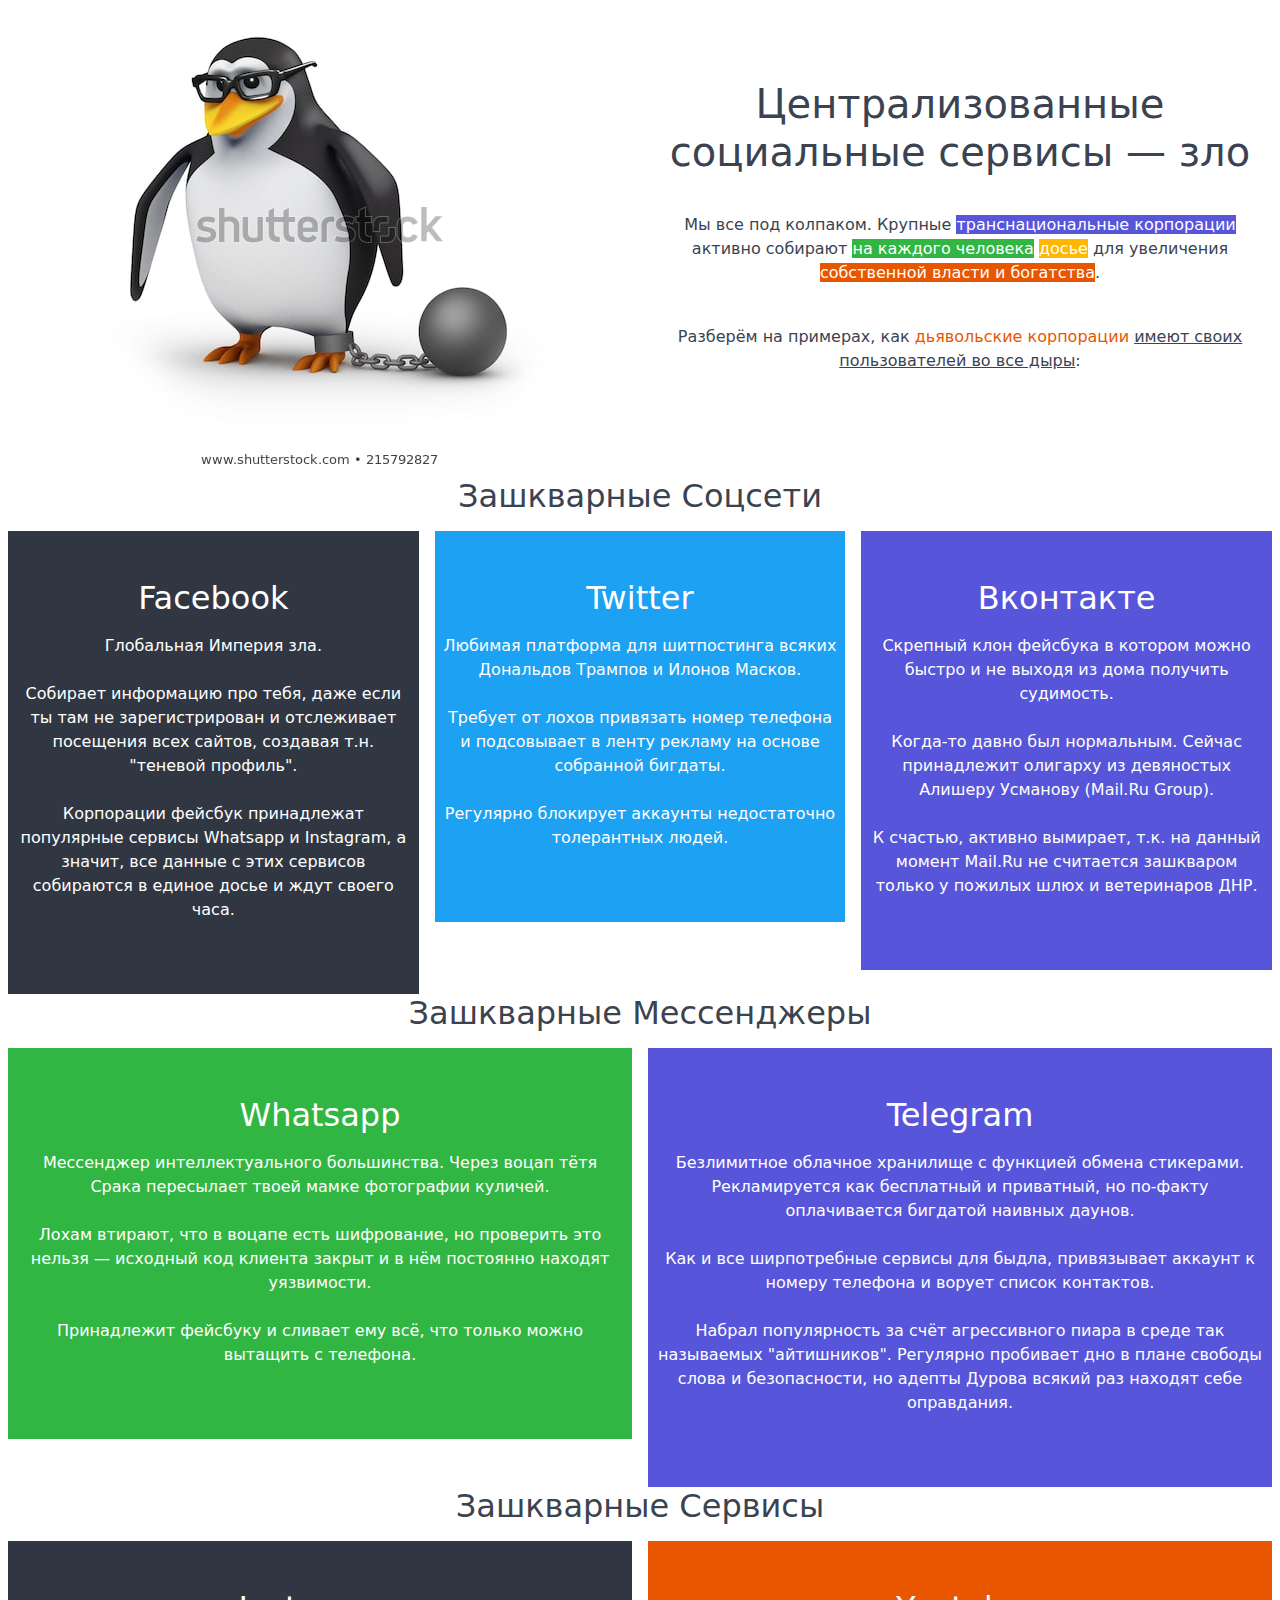
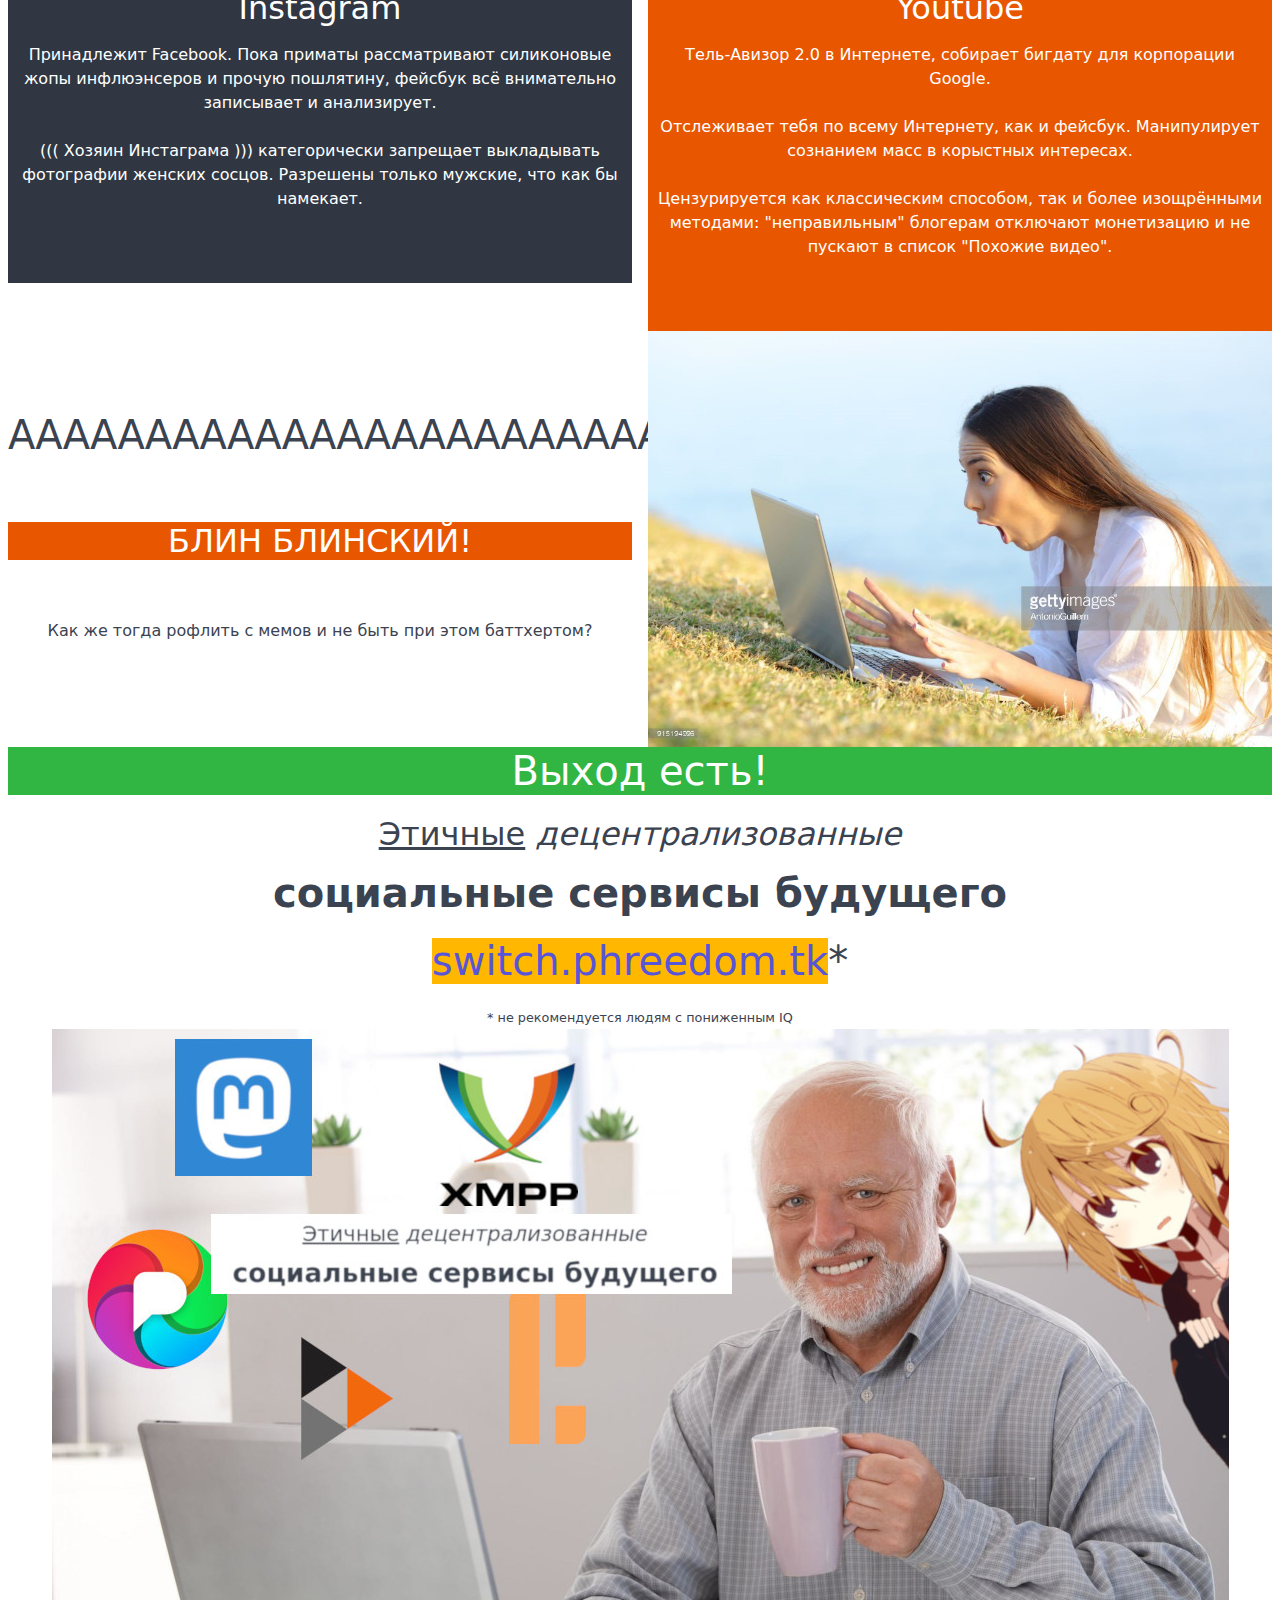
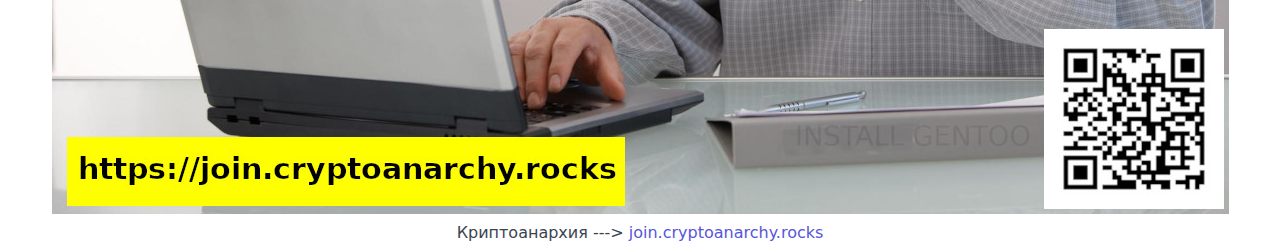
==== social/index.html @ e537a92b "Add social page" ====
<!DOCTYPE html>
<html>
    <head>
        <meta charset="utf-8">
        <link rel="stylesheet" href="spectre/spectre.min.css">
        <link rel="stylesheet" href="spectre/spectre-exp.min.css">
        <link rel="stylesheet" href="spectre/spectre-icons.min.css">

        <title>Этичные децентрализованные социальные технологии будущего</title>
        <meta name="description" content="Как рофлить с мемов и не быть при этом баттхертом?">

         <!-- Twitter Card data -->
        <meta name="twitter:card" content="summary">
        <meta name="twitter:title" content="Этичные децентрализованные социальные технологии будущего">
        <meta name="twitter:description" content="Как рофлить с мемов и не быть при этом баттхертом?">
        <meta name="twitter:creator" content="@ViktorVillainov">
        <meta name="twitter:site" content="@ViktorVillainov">
        <meta name="twitter:image" content="https://join.cryptoanarchy.rocks/social/images/banner.jpg">

        <!-- Open Graph data -->
        <meta property="og:title" content="Этичные децентрализованные социальные технологии будущего" />
        <meta property="og:description" content="Как рофлить с мемов и не быть при этом баттхертом?" />
        <meta property="og:type" content="article" />
        <meta property="og:url" content="https://join.cryptoanarchy.rocks/social/" />
        <meta property="og:image" content="https://join.cryptoanarchy.rocks/social/images/banner.jpg" />
        <meta property="og:site_name" content="Криптоанархия" />

        <style>.bg-blue { background: #1da1f2; color: white;}</style>
    </head>
    <body>
        <div class="container text-center">
            <div class="columns">
                <div class="column col-6">
                    <img class="img-fit-cover" src="images/slave.jpg">
                </div>
                <div class="column col-6 hero">
                    <h1>Централизованные социальные сервисы — зло</h1>
                    <p>Мы все под колпаком. Крупные <span class="bg-primary">транснациональные корпорации</span> активно собирают 
                    <span class="bg-success">на каждого человека</span> <span class="bg-warning">досье</span> для увеличения <span class="bg-error">собственной власти и богатства</span>. </p>
                    <p>Разберём на примерах, как <span class="text-error">дьявольские корпорации</span> <u>имеют своих пользователей во все дыры</u>:</p>
                </div>
            </div>

            <h2>Зашкварные Соцсети</h2>

            <div class="columns">
                <div class="column col-4">
                    <div class="hero hero-sm bg-dark">
                        <div class="hero-body">
                            <h2>Facebook</h2>
                            <p>Глобальная Империя зла.</p>
                            <p>Собирает информацию про тебя, даже если ты 
                            там не зарегистрирован и отслеживает посещения всех сайтов, создавая т.н. "теневой профиль".</p>
                            <p>Корпорации фейсбук принадлежат популярные сервисы Whatsapp и Instagram,  
                            а значит, все данные с этих сервисов собираются в единое досье и ждут своего часа.</p>
                        </div>
                    </div>
                </div>

                <div class="column col-4">
                    <div class="hero hero-sm bg-blue">
                        <div class="hero-body">
                            <h2>Twitter</h2>
                            <p>Любимая платформа для шитпостинга всяких Дональдов Трампов и Илонов Масков.</p>
                            <p>Требует от лохов привязать номер телефона и подсовывает в ленту рекламу на основе собранной бигдаты.</p>
                            <p>Регулярно блокирует аккаунты недостаточно толерантных людей.</p>
                        </div>
                    </div>
                </div>

                <div class="column col-4">
                    <div class="hero hero-sm bg-primary">
                        <div class="hero-body">
                            <h2>Вконтакте</h2>
                            <p>Скрепный клон фейсбука в котором можно быстро и не выходя из дома получить судимость.  </p>
                            <p>Когда-то давно был нормальным. Сейчас принадлежит олигарху из девяностых Алишеру Усманову (Mail.Ru Group). </p>
                            <p>К счастью, активно вымирает, т.к. на данный момент Mail.Ru не считается зашкваром только у пожилых шлюх и ветеринаров ДНР.</p>
                        </div>
                    </div>
                </div>

            </div>

            <h2>Зашкварные Мессенджеры</h2>

            <div class="columns">
                <div class="column col-6">
                    <div class="hero hero-sm bg-success">
                        <div class="hero-body">
                            <h2>Whatsapp</h2>
                            <p>Мессенджер интеллектуального большинства. Через воцап тётя Срака пересылает твоей мамке фотографии куличей. </p> 
                            <p>Лохам втирают, что в воцапе есть шифрование, но проверить это нельзя — исходный код клиента закрыт и в нём постоянно находят уязвимости.  
                            </p>
                            <p>Принадлежит фейсбуку и сливает ему всё, что только можно вытащить с телефона.</p>
                        </div>
                    </div>
                </div>

                <div class="column col-6">
                    <div class="hero hero-sm bg-primary">
                        <div class="hero-body">
                            <h2>Telegram</h2>
                            <p>Безлимитное облачное хранилище с функцией обмена стикерами. Рекламируется как бесплатный и приватный, но по-факту оплачивается бигдатой наивных даунов.</p>
                            <p>Как и все ширпотребные сервисы для быдла, привязывает аккаунт к номеру телефона и ворует список контактов.</p>
                            <p>Набрал популярность за счёт агрессивного пиара в среде так называемых "айтишников".
                            Регулярно пробивает дно в плане свободы слова и безопасности, но адепты Дурова всякий раз находят себе оправдания.</p>
                        </div>
                    </div>
                </div>
            </div>

            <h2>Зашкварные Сервисы</h2>

            <div class="columns">
                <div class="column col-6">
                    <div class="hero hero-sm bg-dark">
                        <div class="hero-body">
                            <h2>Instagram</h2>
                            <p>Принадлежит Facebook. Пока приматы рассматривают силиконовые жопы инфлюэнсеров и прочую пошлятину, фейсбук всё внимательно записывает и анализирует.</p>
                            <p>((( Хозяин Инстаграма ))) категорически запрещает выкладывать фотографии женских сосцов. Разрешены только мужские, что как бы намекает.</p>
                        </div>
                    </div>
                </div>
                <div class="column col-6">
                    <div class="hero hero-sm bg-error">
                        <div class="hero-body">
                            <h2>Youtube</h2>
                            <p>Тель-Авизор 2.0 в Интернете, собирает бигдату для корпорации Google.</p>
                            <p>Отслеживает тебя по всему Интернету, как и фейсбук. Манипулирует сознанием масс в корыстных интересах.</p>
                            <p>Цензурируется как классическим способом, так и более изощрёнными методами: "неправильным" блогерам отключают монетизацию и не пускают в список "Похожие видео".</p>
                        </div>
                    </div>
                </div>
            </div>

            <div class="columns">
                <div class="column col-6 hero">
                    <h1>ААААААААААААААААААААААААААААААААААААААААА</h1>
                    <h2 class="bg-error">БЛИН БЛИНСКИЙ!</h2>
                    <p>Как же тогда рофлить с мемов и не быть при этом баттхертом?</p>
                </div>
                <div class="column col-6">
                    <img class="img-responsive" src="images/omg.jpg">
                </div>
            </div>

            <div>
                <h1 class="bg-success">Выход есть!</h1>
                <h2><u>Этичные</u> <i>децентрализованные</i></h2>
                <h1><b>социальные сервисы будущего</b></h1>
                <h1><a href="https://switch.phreedom.tk/social.html" target="_blank" class="bg-warning text-primary">switch.phreedom.tk</a>*</h1>
                <small>* не рекомендуется людям с пониженным IQ</small>
                <img class="img-fit-contain" src="images/happy2.jpg">
            </div>
            <div>Криптоанархия ---&gt; <a class="text-primary" href="https://join.cryptoanarchy.rocks">join.cryptoanarchy.rocks</a></div>

        </div> <!-- /container -->
    </body>
</html>
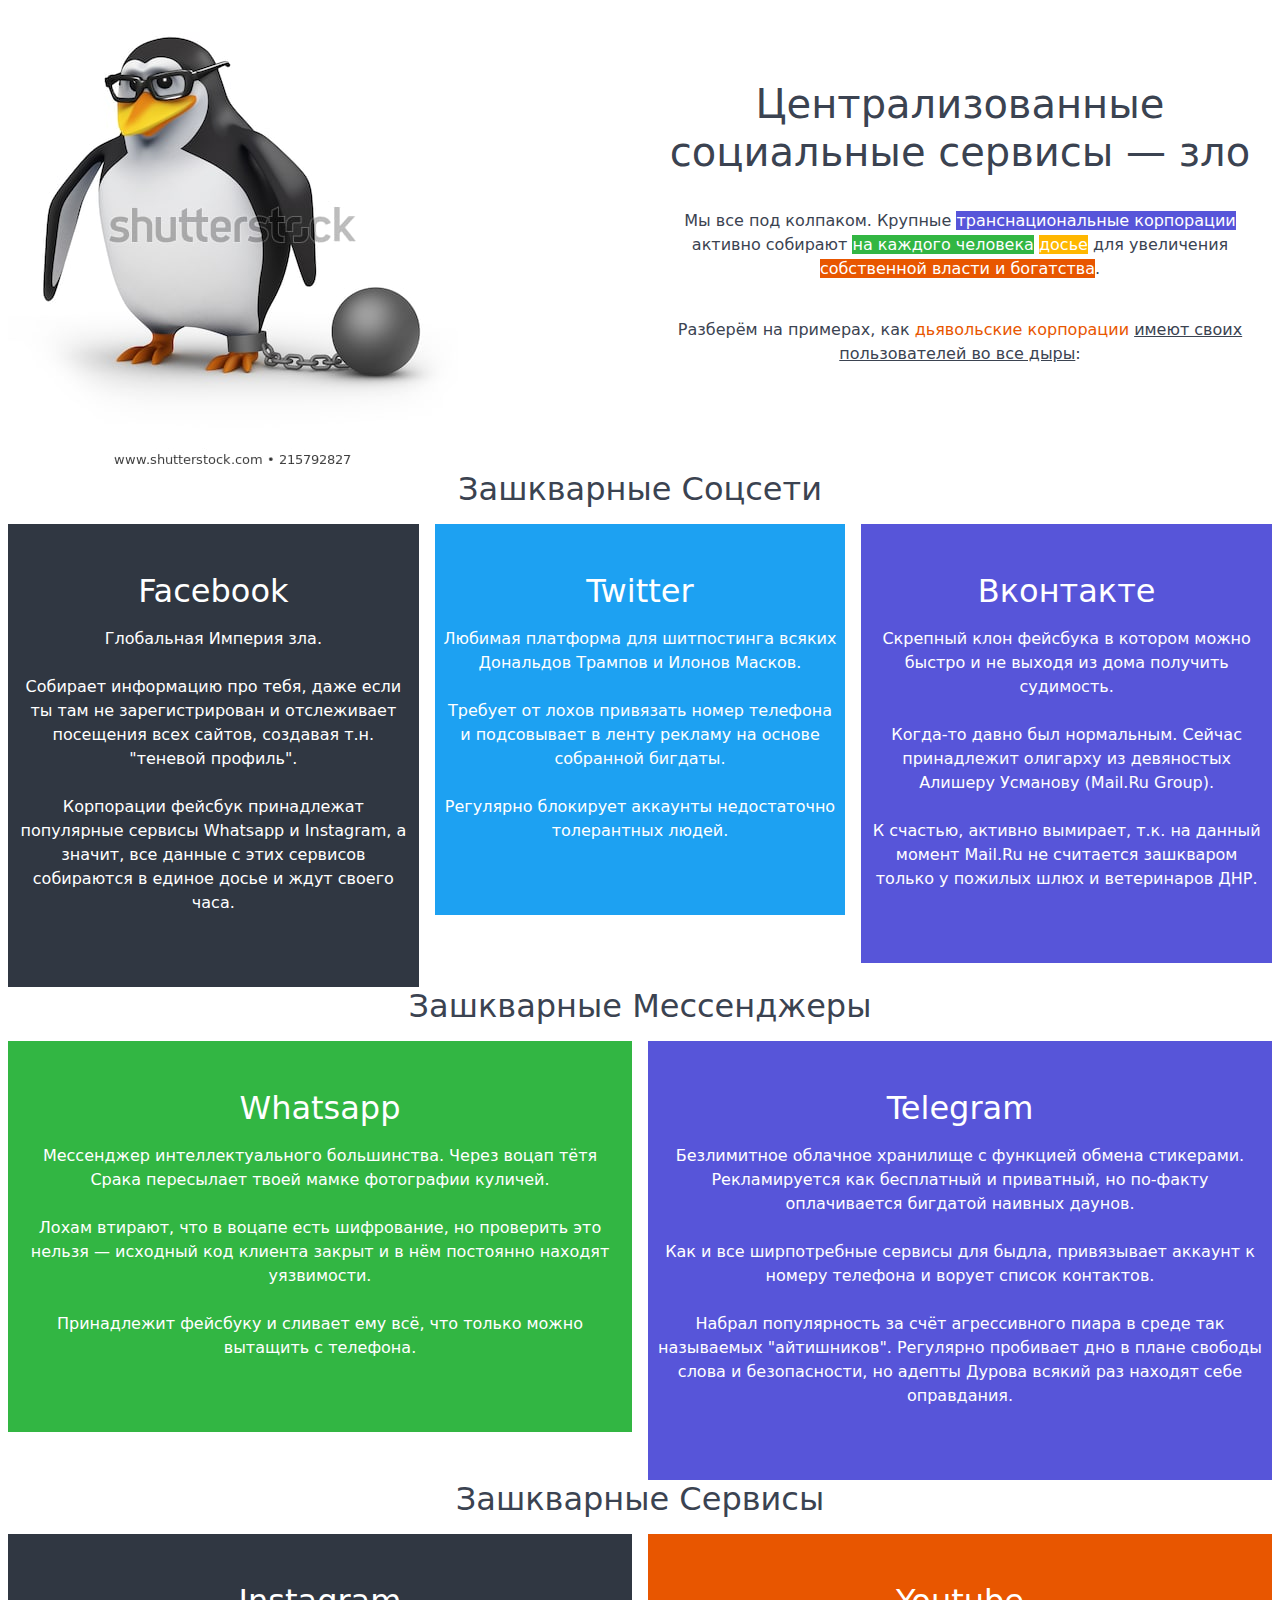
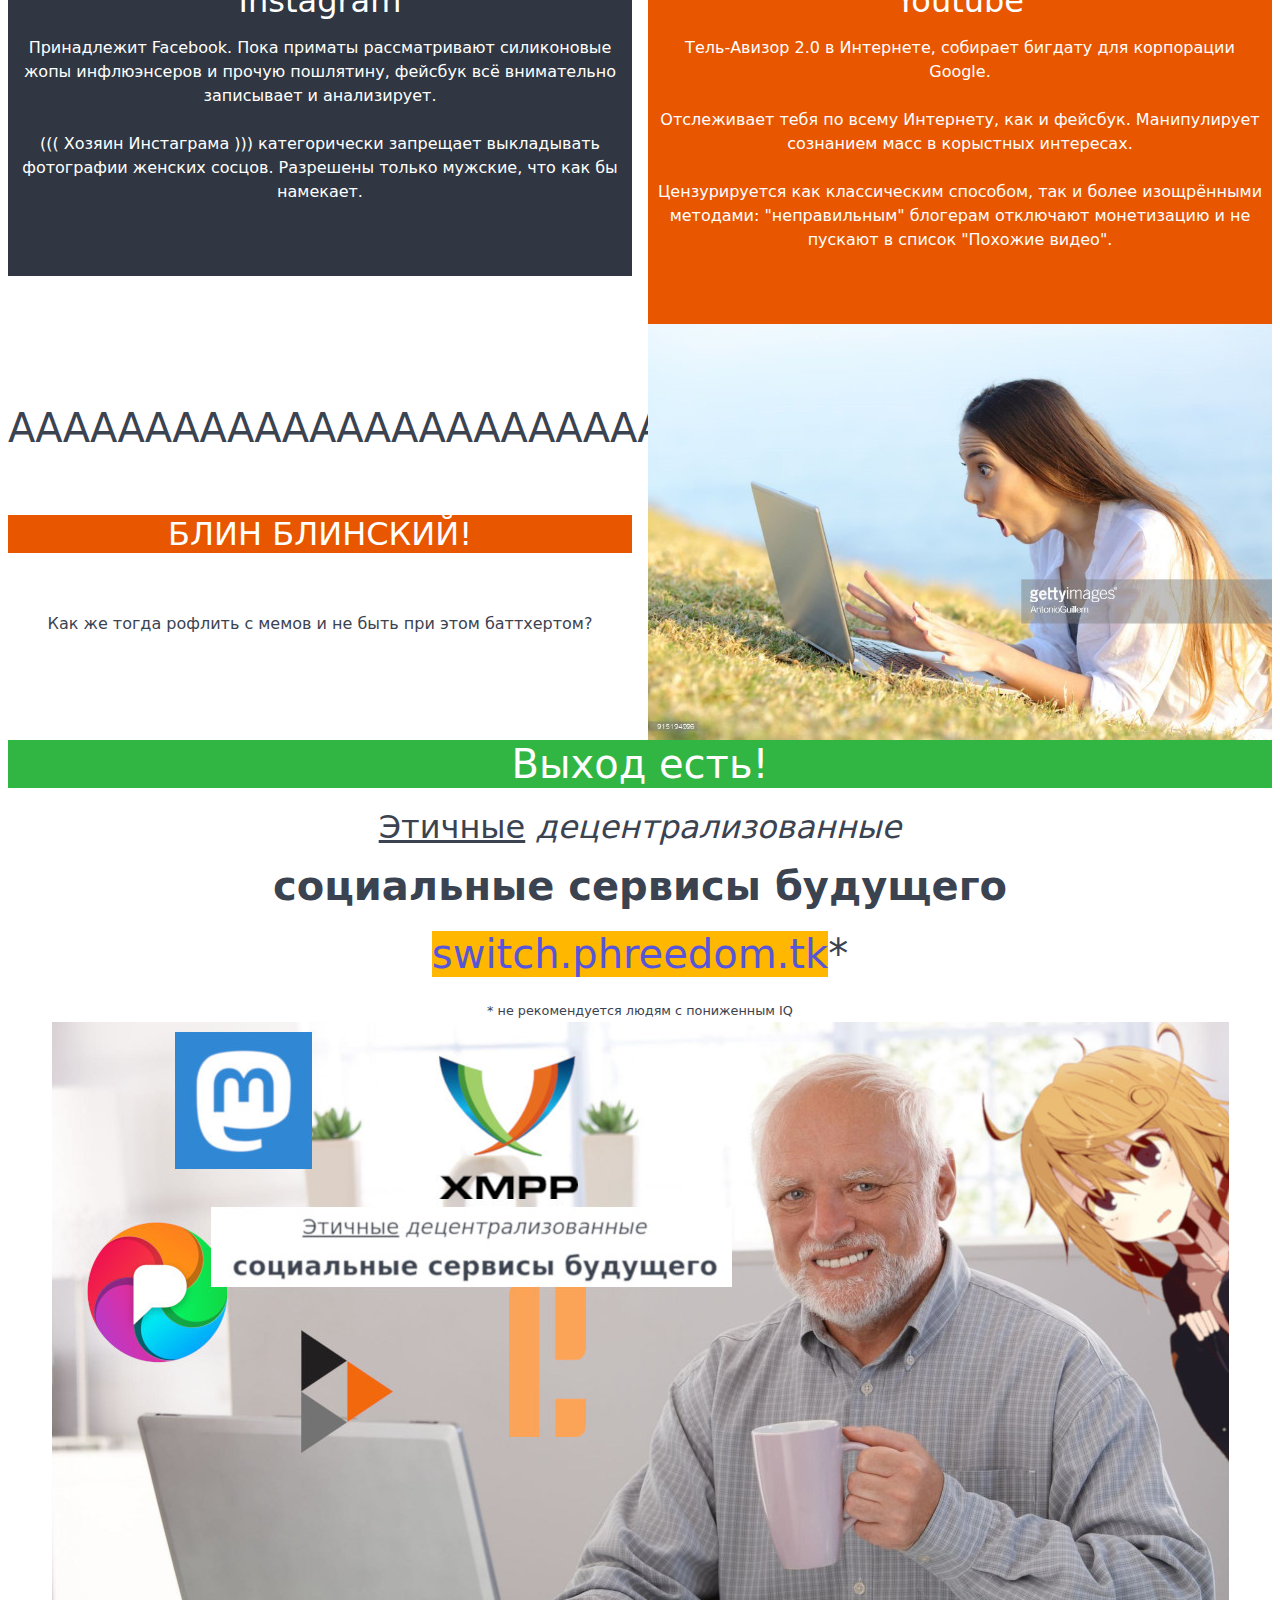
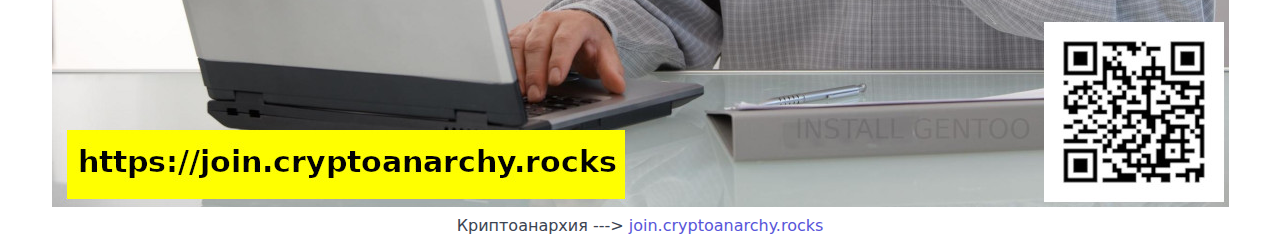
==== commit fca87408: "mobile version" ====
--- a/social/index.html
+++ b/social/index.html
@@ -6,19 +6,17 @@
         <link rel="stylesheet" href="spectre/spectre-exp.min.css">
         <link rel="stylesheet" href="spectre/spectre-icons.min.css">
 
-        <title>Этичные децентрализованные социальные технологии будущего</title>
+        <title>Этичные децентрализованные социальные сервисы будущего</title>
         <meta name="description" content="Как рофлить с мемов и не быть при этом баттхертом?">
 
          <!-- Twitter Card data -->
         <meta name="twitter:card" content="summary">
-        <meta name="twitter:title" content="Этичные децентрализованные социальные технологии будущего">
+        <meta name="twitter:title" content="Этичные децентрализованные социальные сервисы будущего">
         <meta name="twitter:description" content="Как рофлить с мемов и не быть при этом баттхертом?">
-        <meta name="twitter:creator" content="@ViktorVillainov">
-        <meta name="twitter:site" content="@ViktorVillainov">
         <meta name="twitter:image" content="https://join.cryptoanarchy.rocks/social/images/banner.jpg">
 
         <!-- Open Graph data -->
-        <meta property="og:title" content="Этичные децентрализованные социальные технологии будущего" />
+        <meta property="og:title" content="Этичные децентрализованные социальные сервисы будущего" />
         <meta property="og:description" content="Как рофлить с мемов и не быть при этом баттхертом?" />
         <meta property="og:type" content="article" />
         <meta property="og:url" content="https://join.cryptoanarchy.rocks/social/" />
@@ -30,10 +28,10 @@
     <body>
         <div class="container text-center">
             <div class="columns">
-                <div class="column col-6">
-                    <img class="img-fit-cover" src="images/slave.jpg">
+                <div class="column col-sm-12 col-6">
+                    <img class="img-responsive" src="images/slave.jpg">
                 </div>
-                <div class="column col-6 hero">
+                <div class="column col-sm-12 col-6 hero">
                     <h1>Централизованные социальные сервисы — зло</h1>
                     <p>Мы все под колпаком. Крупные <span class="bg-primary">транснациональные корпорации</span> активно собирают 
                     <span class="bg-success">на каждого человека</span> <span class="bg-warning">досье</span> для увеличения <span class="bg-error">собственной власти и богатства</span>. </p>
@@ -44,7 +42,7 @@
             <h2>Зашкварные Соцсети</h2>
 
             <div class="columns">
-                <div class="column col-4">
+                <div class="column col-sm-12 col-md-6 col-4">
                     <div class="hero hero-sm bg-dark">
                         <div class="hero-body">
                             <h2>Facebook</h2>
@@ -57,7 +55,7 @@
                     </div>
                 </div>
 
-                <div class="column col-4">
+                <div class="column col-sm-12 col-md-6 col-4">
                     <div class="hero hero-sm bg-blue">
                         <div class="hero-body">
                             <h2>Twitter</h2>
@@ -68,7 +66,7 @@
                     </div>
                 </div>
 
-                <div class="column col-4">
+                <div class="column col-sm-12 col-md-6 col-4">
                     <div class="hero hero-sm bg-primary">
                         <div class="hero-body">
                             <h2>Вконтакте</h2>
@@ -84,7 +82,7 @@
             <h2>Зашкварные Мессенджеры</h2>
 
             <div class="columns">
-                <div class="column col-6">
+                <div class="column col-sm-12 col-6">
                     <div class="hero hero-sm bg-success">
                         <div class="hero-body">
                             <h2>Whatsapp</h2>
@@ -96,7 +94,7 @@
                     </div>
                 </div>
 
-                <div class="column col-6">
+                <div class="column col-sm-12 col-6">
                     <div class="hero hero-sm bg-primary">
                         <div class="hero-body">
                             <h2>Telegram</h2>
@@ -112,7 +110,7 @@
             <h2>Зашкварные Сервисы</h2>
 
             <div class="columns">
-                <div class="column col-6">
+                <div class="column col-sm-12 col-6">
                     <div class="hero hero-sm bg-dark">
                         <div class="hero-body">
                             <h2>Instagram</h2>
@@ -121,7 +119,7 @@
                         </div>
                     </div>
                 </div>
-                <div class="column col-6">
+                <div class="column col-sm-12 col-6">
                     <div class="hero hero-sm bg-error">
                         <div class="hero-body">
                             <h2>Youtube</h2>
@@ -134,12 +132,12 @@
             </div>
 
             <div class="columns">
-                <div class="column col-6 hero">
+                <div class="column col-sm-12 col-6 hero">
                     <h1>ААААААААААААААААААААААААААААААААААААААААА</h1>
                     <h2 class="bg-error">БЛИН БЛИНСКИЙ!</h2>
                     <p>Как же тогда рофлить с мемов и не быть при этом баттхертом?</p>
                 </div>
-                <div class="column col-6">
+                <div class="column col-sm-12 col-6">
                     <img class="img-responsive" src="images/omg.jpg">
                 </div>
             </div>
@@ -150,7 +148,8 @@
                 <h1><b>социальные сервисы будущего</b></h1>
                 <h1><a href="https://switch.phreedom.tk/social.html" target="_blank" class="bg-warning text-primary">switch.phreedom.tk</a>*</h1>
                 <small>* не рекомендуется людям с пониженным IQ</small>
-                <img class="img-fit-contain" src="images/happy2.jpg">
+                <img class="img-responsive show-lg" src="images/happy2.jpg">
+                <img class="img-fit-contain hide-lg" src="images/happy2.jpg">
             </div>
             <div>Криптоанархия ---&gt; <a class="text-primary" href="https://join.cryptoanarchy.rocks">join.cryptoanarchy.rocks</a></div>
 
